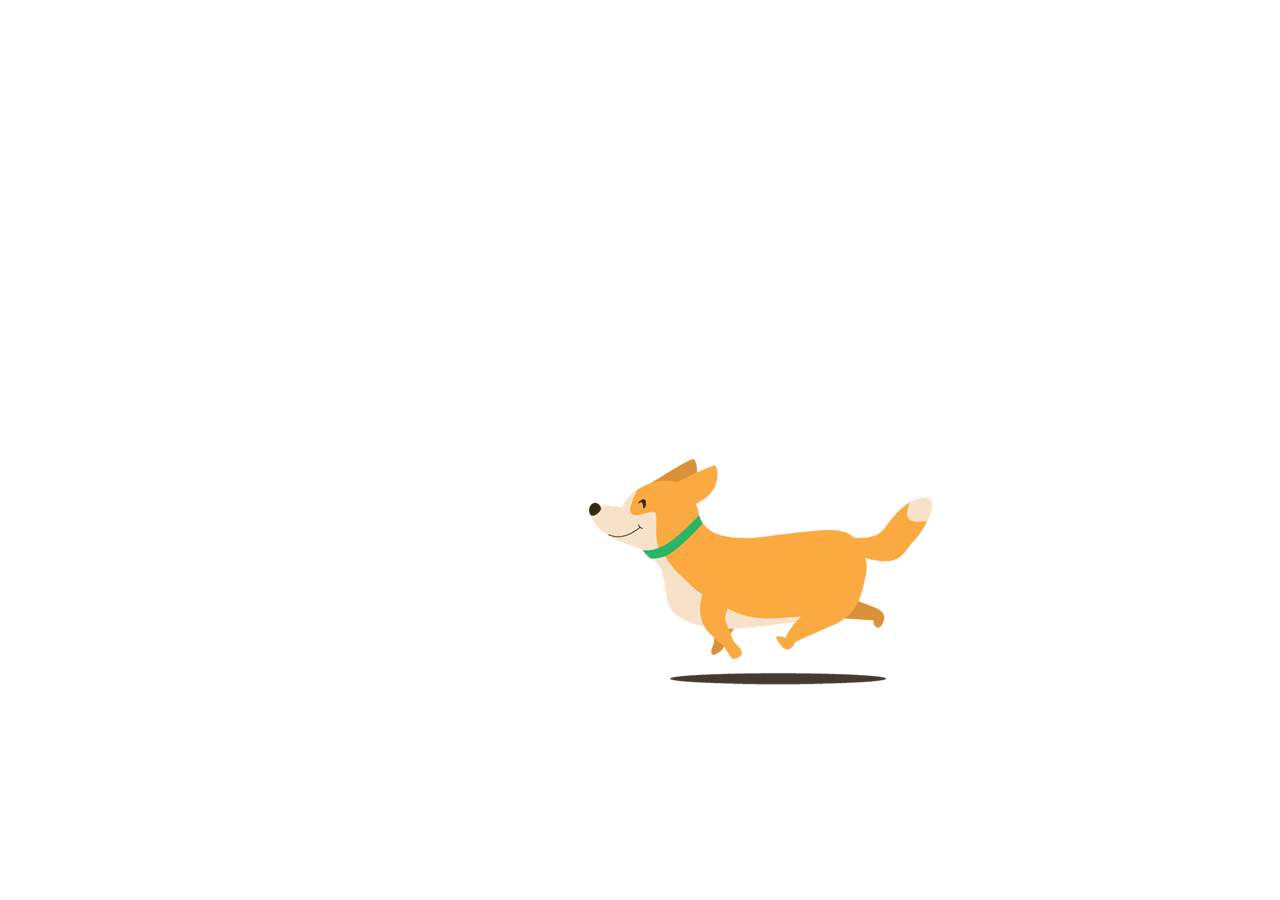
==== Cure Critter/index.html @ 588f0f7c "Add files via upload" ====
<!DOCTYPE html>
<html lang="en" dir="ltr">
  <head>
    <meta charset="UTF-8">

    <link rel="stylesheet" href="style.css">

    <link rel="stylesheet" href="https://cdnjs.cloudflare.com/ajax/libs/font-awesome/5.15.2/css/all.min.css"/>
     <meta name="viewport" content="width=device-width, initial-scale=1.0">
   </head>
<body>

  <!-- preloader -->
  <div id="preloader">
    <div id="spinner" class="spinner large-icon">
		  <img alt="" class="gifcenter" src="dog.gif">
    </div>


  </div>


  <nav>
    <div class="navbar">
      <div class="logo"><a href="#">Cure Critter.</a></div>
      <ul class="menu">
        <li><a href="#home">Home</a></li>
        <li><a href="location.html" target="_blank">Locate a centre </a></li>
        <li><a href="guidelines.html" target="_blank">Guidelines</a></li>
        <li><a href="Helpline.html" target="_blank">We help You</a></li>
        <li><a href="form.html" target="_blank">Feedback</a></li>
        <div class="cancel-btn">
          <i class="fas fa-times fa-3x"></i>
        </div>
      </ul>
      <div class="media-icons">
        <i class="fab fa-facebook-f fa-3x" style="color:white;"></i>...
        <i class="fab fa-twitter fa-3x" style="color:white;"></i>...
        <i class="fab fa-linkedin-in fa-3x" style="color:white;"></i>
      </div>
    </div>
    <div class="menu-btn">
      <i class="fas fa-bars"></i>
    </div>
  </nav>

  <div class="row">
  <div class="column">
    <img src="dog.gif.jpg">

  </div>


  <div class="column">
    <img src="dog.gif">

  </div>
</div>
<p>Animals are disappearing and humans are to blame.

We will fail our children and future generations if we do not take significant action to mitigate our impact on the planet and wildlife.</p>
<marquee style="font-family:Book Antiqua; color: #FFFFFF" bgcolor="#000080" scrolldelay="2" font-size:"30px">We know that choosing smaller families is the best way to protect for all animals, including humans.</marquee>
</body>





















  <style>
    #preloader {
    position: fixed;
    top: 0;
    left: 0;
    width: 100%;
    height: 100%;
  	background-color: #fff;
    z-index: 9999;

}
.spinner {
    display: block;
    position: relative;
    left: 46%;
    top: 46%;
  	width: 70px;
  	height: 70px;
}
  </style>


<script>
  setTimeout(() => {
  const pre = document.getElementById('preloader');


  pre.style.display = 'none';


}, 1000);
</script>





<style>

.row {
  display: flex;
  flex-wrap: wrap;
  padding: 0 4px;

}

/* Create two equal columns that sits next to each other */
.column {
  flex: 50%;
  padding: 0 4px;
  margin-top: 50px;
}

.column img {
  margin-top: 8px;
  vertical-align: center;
}
p {

  text-decoration-color: purple;
  color: black;
 text-shadow: 2px 2px 4px #000000;
 font-size: 24px;
}
</style>
---- Cure Critter/style.css ----
@import url('https://fonts.googleapis.com/css2?family=Poppins:wght@400;500;600;700&family=Ubuntu:wght@400;500;700&display=swap');
*{
  margin: 0;
  padding: 0;
  box-sizing: border-box;
  text-decoration: none;
  scroll-behavior: smooth;
}



body{
  font-family: 'Ubuntu', sans-serif;
}

nav{
  position:fixed;
  background-color:#00308F;
  width:100%;
  padding:20px 0;
  z-index: 999;
  transition: all 0.3s ease;
}
nav.sticky{
  background:#ff8882;
  padding: 18px 0;
}
nav .navbar{
  width:90%;
  display:flex;
  justify-content: space-between;
  align-items: center;
  margin:auto;
}
nav .navbar .logo a{
  font-weight: 500;
  font-size: 35px;
  color:white;
}

nav.sticky .navbar .logo a{
  color:white;
}

nav .navbar .menu{
  display:flex;
  position:relative;
}
nav .navbar .menu li{
  list-style: none;
  margin:0 8px;
}
nav .navbar .menu a{
  font-size: 18px;
  font-weight: 500;
  color:white;
  padding:6px 0;
  transition: all 0.4s ease;
}
.navbar .menu a:hover{
  color:white;
}
nav.sticky .menu a{
  color:white;
}
nav.sticky .menu a:hover{
  color:white;
}
.navbar .media-icons a{
  color:white;

  margin:0 6px;
}
nav.sticky .media-icons a{
  color:white;
}

/* side navigation Menu Button */
nav .menu-btn,
.navbar .menu .cancel-btn{
  position:absolute;
  color:white;
  right:30px;
  top:20px;
  font-size: 20px;
  cursor: pointer;
  transition: all 0.3s ease;
  display: none;
}
nav .menu-btn{
  color:white;
}
nav.sticky .menu-btn{
  color:white;
}
.navbar .menu .menu-btn{
  color:white;
}















@media (max-width:750px){
   nav .navbar{
     width:90%;
   }
   nav .navbar .menu{
     position:fixed;
     left:-100%;
     top:0;
     background:#ff8882;
     height:100vh;
     max-width: 400px;
     width:100%;
     padding-top:60px;
     flex-direction: column;
     align-items:center;
     transition: all 0.5s ease;
   }
   .navbar.active .menu{
     left:0;
   }
   nav .navbar .menu a{
     font-size:23px;
     display:block;
     color:#fff;
     margin:10px 0;
   }
   nav.sticky .menu a:hover{
     color:#ff8882;
   }
   nav .navbar .media-icons{
     display:none;
   }
   nav .menu-btn,
   .navbar .menu .cancel-btn{
     display:block;
   }
   p {
     text-decoration-line: overline underline;
     text-decoration-color: purple;
     color: orange;
    text-shadow: 2px 2px 4px #000000;
   }
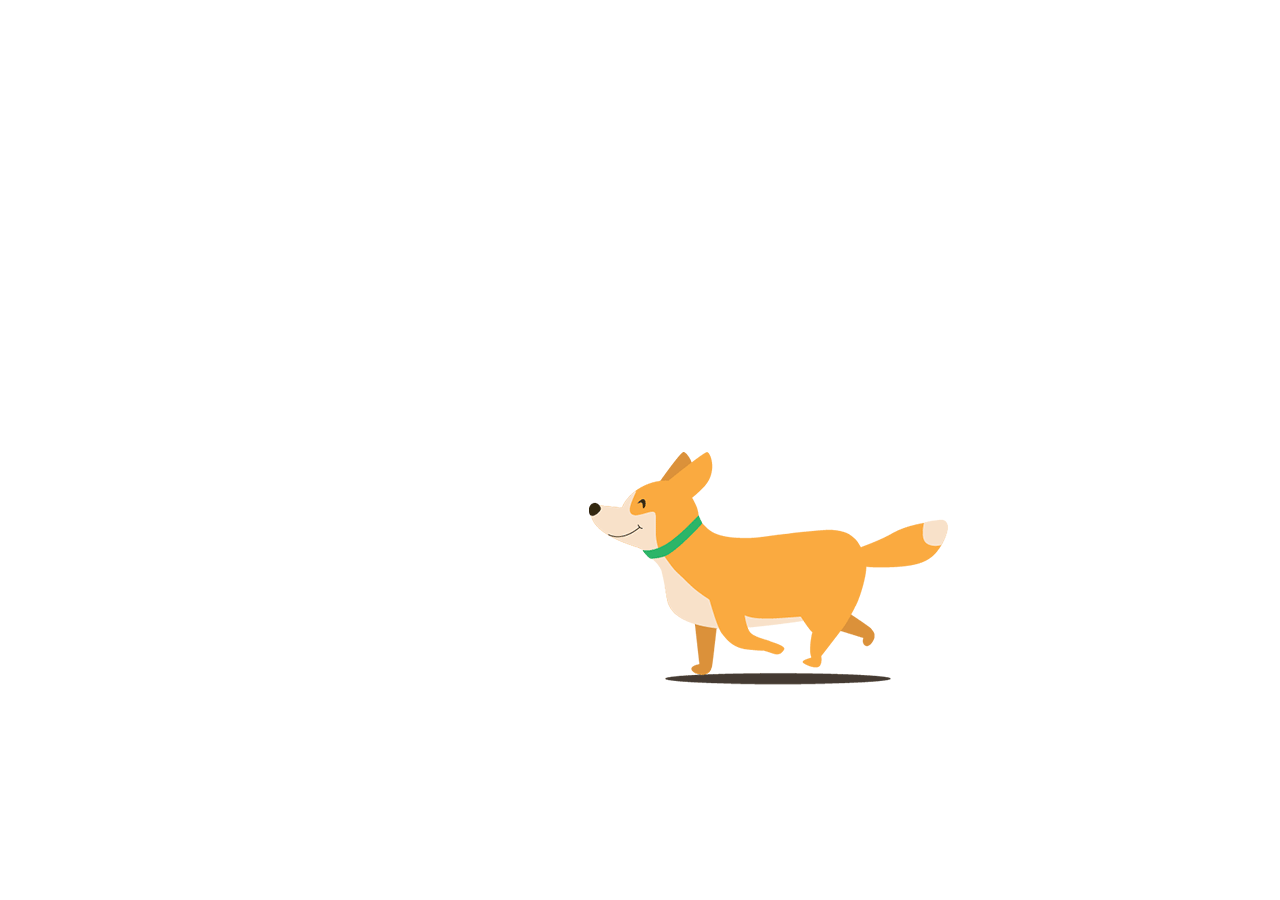
==== commit 7180c4a7: "Add files via upload" ====
--- a/Cure Critter/index.html
+++ b/Cure Critter/index.html
@@ -60,6 +60,27 @@
 
 We will fail our children and future generations if we do not take significant action to mitigate our impact on the planet and wildlife.</p>
 <marquee style="font-family:Book Antiqua; color: #FFFFFF" bgcolor="#000080" scrolldelay="2" font-size:"30px">We know that choosing smaller families is the best way to protect for all animals, including humans.</marquee>
+<div id = "boxes">
+
+          <div id = "leftbox">
+            Participate in Animal Rescue Team training and sign up to help animals in crisis.
+
+            Attend Humane Lobby Day for the opportunity to talk to state legislators about passing laws that protect animals.
+            Preserve a Preserve. ...
+            Raise Money in Your Own Backyard. ...
+            Go Cruelty-Free. ...
+            Limit the Meat in Your Diet.
+          </div>
+
+          <div id = "rightbox">
+                     <h2>Contribute:</h2>
+
+                     Determine which elected officials represent you at local, state, and federal levels. Attend lawmakers’ town meetings to urge them to support our fights.
+                     Work for the passage of local ordinances in your community.
+
+                 </div>
+             </div>
+  <marquee style="font-family:Book Antiqua; color: #FFFFFF" bgcolor="#000080" scrolldelay="2" font-size:"30px">Develop humane outreach programs in your community.</marquee>
 </body>
 
 
@@ -101,6 +122,26 @@
   	width: 70px;
   	height: 70px;
 }
+#leftbox {
+                float:left;
+                background:#7CB9E8;
+                width:35%;
+                height:210px;
+                 font-family: "Cursive";
+                    font-size: 20px;
+            }
+            #rightbox{
+               float:right;
+               background:#7CB9E8;
+               width:35%;
+               height:210px;
+               font-family:italic;
+               font-size: 20px;
+           }
+           h1{
+               color:green;
+               text-align:center;
+           }
   </style>
 
 
